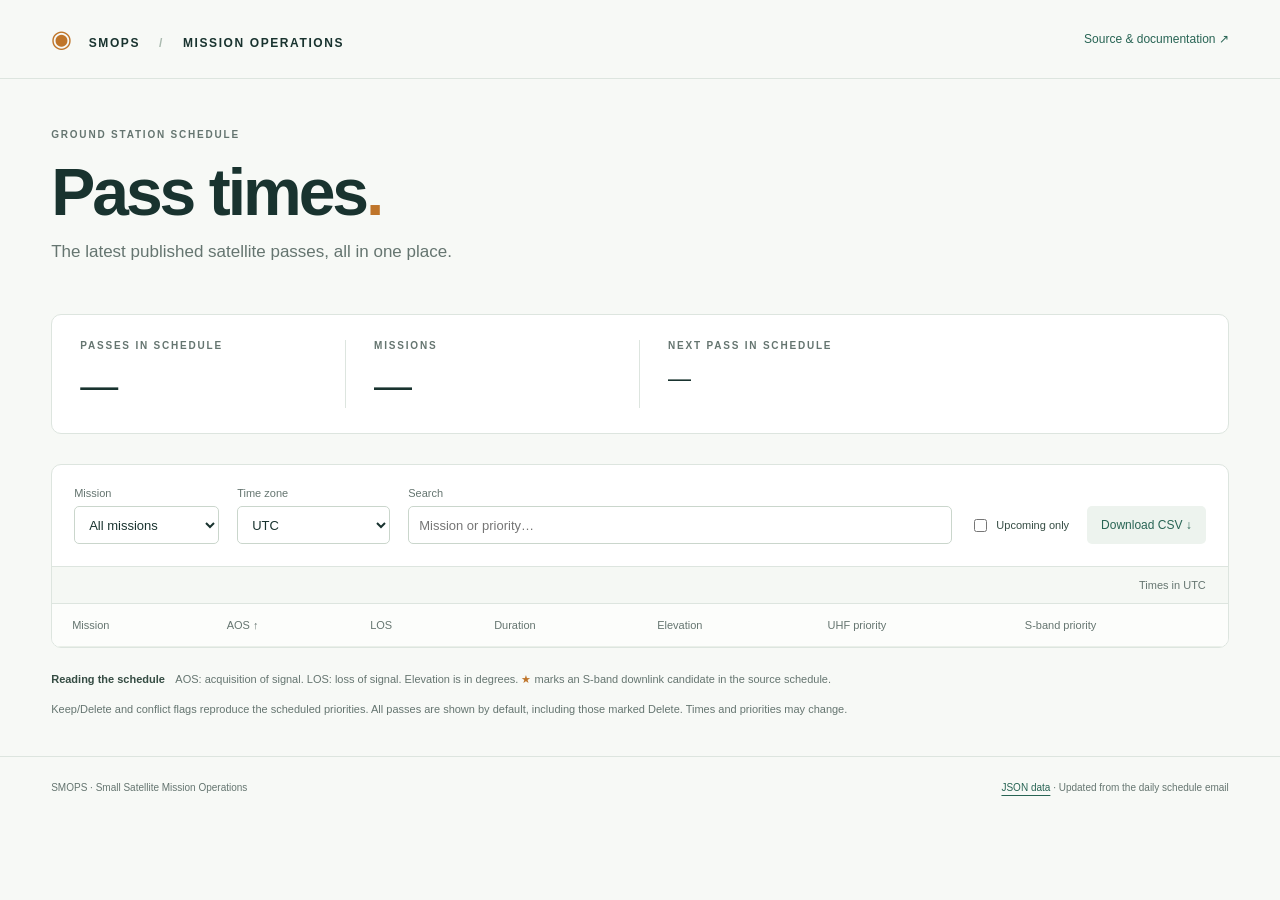
==== web/index.html @ a58de868 "Publish SMOPS pass schedule with local Mail automation" ====
<!doctype html>
<html lang="en">
<head>
<meta charset="utf-8"><meta name="viewport" content="width=device-width, initial-scale=1">
<meta name="description" content="SMOPS ground station pass times for all scheduled missions. UTC and Mountain time, mission filters, and downloadable data.">
<title>SMOPS · Pass times</title><link rel="stylesheet" href="style.css">
<script id="schedule" type="application/json">__SCHEDULE_JSON__</script>
<script src="app.js" defer></script>
</head>
<body>
<header><div class="brand"><span class="orbit" aria-hidden="true">◉</span> SMOPS <span class="divider">/</span> MISSION OPERATIONS</div><a href="https://github.com/suncet/smops_pass_times">Source &amp; documentation ↗</a></header>
<main>
<section class="intro"><p class="eyebrow">GROUND STATION SCHEDULE</p><h1>Pass times<span>.</span></h1><p class="lede">The latest published satellite passes, all in one place.</p>
<div class="metadata"><span id="updated"></span><span id="range"></span></div><p id="stale" role="status" hidden></p></section>
<section class="summary" aria-label="Schedule overview"><div><span class="eyebrow">PASSES IN SCHEDULE</span><strong id="total">—</strong></div><div><span class="eyebrow">MISSIONS</span><strong id="missions">—</strong></div><div class="next"><span class="eyebrow">NEXT PASS IN SCHEDULE</span><strong id="next">—</strong><span id="countdown"></span></div></section>
<section class="schedule-panel" aria-label="Pass schedule">
<div class="controls"><label>Mission<select id="mission"><option value="">All missions</option></select></label><label>Time zone<select id="zone"><option value="UTC">UTC</option><option value="America/Denver">Mountain (Boulder)</option><option value="local">My local time</option></select></label><label class="search">Search<input id="search" type="search" placeholder="Mission or priority…"></label><label class="check"><input id="upcoming" type="checkbox"> Upcoming only</label><a class="download" href="passes.csv" download>Download CSV ↓</a></div>
<div class="table-meta"><span id="shown" aria-live="polite"></span><span id="zone-label">Times in UTC</span></div>
<div class="table-scroll" tabindex="0" role="region" aria-label="Scrollable pass times table"><table><caption class="sr-only">Satellite acquisition and loss of signal times</caption><thead><tr>
<th scope="col"><button data-sort="mission">Mission</button></th><th scope="col" aria-sort="ascending"><button data-sort="aos_utc">AOS <span aria-hidden="true">↑</span></button></th><th scope="col"><button data-sort="los_utc">LOS</button></th><th scope="col"><button data-sort="duration">Duration</button></th><th scope="col"><button data-sort="elevation_deg">Elevation</button></th><th scope="col"><button data-sort="uhf">UHF priority</button></th><th scope="col"><button data-sort="s_band">S-band priority</button></th>
</tr></thead><tbody id="rows"></tbody></table><p id="empty" hidden>No passes match these filters.</p></div>
</section>
<section class="notes"><p><strong>Reading the schedule</strong> AOS: acquisition of signal. LOS: loss of signal. Elevation is in degrees. <span class="star">★</span> marks an S-band downlink candidate in the source schedule.</p><p>Keep/Delete and conflict flags reproduce the scheduled priorities. All passes are shown by default, including those marked Delete. Times and priorities may change.</p><p id="source-time"></p></section>
</main><footer><span>SMOPS · Small Satellite Mission Operations</span><span><a href="schedule.json">JSON data</a> · Updated from the daily schedule email</span></footer>
<noscript><p>Enable JavaScript to browse the table, or <a href="passes.csv">download the schedule as CSV</a>.</p></noscript>
</body></html>
---- web/style.css ----
:root{font-family:-apple-system,BlinkMacSystemFont,"Segoe UI",sans-serif;color:#19332f;background:#f7f9f6;font-synthesis:none;--green:#286454;--muted:#657570;--border:#dde5df;--gold:#bf752a}*{box-sizing:border-box}body{margin:0}a{color:var(--green);text-underline-offset:4px}header,footer{display:flex;align-items:center;justify-content:space-between;gap:20px;padding:25px 4vw;font-size:12px}header{border-bottom:1px solid var(--border)}header a{text-decoration:none}.brand{font-size:12px;letter-spacing:1.6px;font-weight:650}.orbit{font-size:24px;margin-right:10px;color:var(--gold)}.divider{margin:0 14px;color:#a9b9ae}main{max-width:1450px;margin:auto;padding:50px 4vw 25px}.eyebrow{font-size:10px;letter-spacing:1.8px;font-weight:700;color:var(--muted);margin:0 0 14px}h1{font-weight:550;font-size:clamp(44px,6vw,66px);letter-spacing:-3px;margin:0 0 12px}h1 span{color:var(--gold)}.lede{font-size:17px;color:var(--muted);margin:0 0 22px}.metadata{display:flex;gap:25px;flex-wrap:wrap;font-size:12px;color:var(--muted)}.summary{display:grid;grid-template-columns:1fr 1fr 2fr;margin:30px 0;border:1px solid var(--border);background:#fff;border-radius:10px;padding:25px 0}.summary>div{padding:0 28px;border-right:1px solid var(--border)}.summary>div:last-child{border:0}.summary .eyebrow{display:block}.summary strong{font-weight:500;font-size:38px;letter-spacing:-1px}.summary .next strong{font-size:23px;display:block;letter-spacing:-.5px}#countdown{display:block;font-size:12px;color:var(--muted);margin-top:7px}.schedule-panel{border:1px solid var(--border);border-radius:10px;background:white;overflow:hidden}.controls{display:flex;align-items:end;gap:18px;padding:22px;flex-wrap:wrap}label{font-size:11px;color:var(--muted);display:flex;flex-direction:column;gap:7px}select,input[type=search]{background:white;color:#19332f;border:1px solid #cad6cc;border-radius:5px;height:38px;font:inherit;font-size:13px;padding:0 10px}select{min-width:145px}.search{flex:1;min-width:150px}.check{flex-direction:row;align-items:center;height:38px;white-space:nowrap;gap:6px;color:#354c43}.download{white-space:nowrap;display:flex;align-items:center;height:38px;padding:0 14px;background:#edf3ee;border-radius:5px;text-decoration:none;font-size:12px}.table-meta{padding:12px 22px;background:#f5f8f4;border-top:1px solid var(--border);border-bottom:1px solid var(--border);display:flex;justify-content:space-between;font-size:11px;color:var(--muted)}.table-scroll{overflow:auto}table{border-collapse:collapse;width:100%;text-align:left;font-size:12px;white-space:nowrap;font-variant-numeric:tabular-nums}th{background:#fcfdfb;font-weight:500;font-size:11px;color:var(--muted)}th,td{padding:15px 20px;border-bottom:1px solid #eaf0e9}th button{background:none;border:0;padding:0;font:inherit;color:inherit;cursor:pointer}tr:last-child td{border-bottom:0}tbody tr:hover{background:#f6faf5}.mission-name{font-weight:700;letter-spacing:.6px}.time-date{color:var(--muted);margin-right:10px;font-size:11px}.priority{display:inline-block;padding:4px 8px;border-radius:4px;font-size:10px;background:#eef3ef;color:#34644e}.priority.conflict{background:#fff3e3;color:#925a14}.priority.delete{background:#f0f1f1;color:#747d79}.star{color:var(--gold)}.notes{max-width:1000px;font-size:11px;line-height:1.75;color:var(--muted);margin-top:22px}.notes strong{color:#354c43;margin-right:8px}footer{font-size:10px;color:var(--muted);border-top:1px solid var(--border)}#stale{padding:12px 15px;border-left:3px solid #c9913c;background:#fff3df;font-size:13px}#empty{padding:30px;color:var(--muted);text-align:center}.sr-only{position:absolute;width:1px;height:1px;padding:0;margin:-1px;overflow:hidden;clip:rect(0,0,0,0);white-space:nowrap;border:0}button:focus-visible,a:focus-visible,input:focus-visible,select:focus-visible,.table-scroll:focus-visible{outline:3px solid #88b9a1;outline-offset:3px}[hidden]{display:none!important}@media(max-width:700px){header,footer{padding:18px 5vw;align-items:start;flex-direction:column;gap:10px}header a{font-size:11px}main{padding:30px 5vw}.summary{grid-template-columns:1fr 1fr;padding:20px 0}.summary>div{padding:0 20px}.summary>div:nth-child(2){border:0}.summary .next{grid-column:1/-1;border-top:1px solid var(--border);margin-top:18px;padding-top:18px}.summary .next strong{font-size:20px}.controls{padding:15px;gap:12px}label{flex:1}select{width:100%;min-width:125px}.search{flex-basis:100%}.check{flex:1}.metadata{gap:8px;flex-direction:column}th,td{padding:13px 15px}.table-meta{padding:12px 15px}}
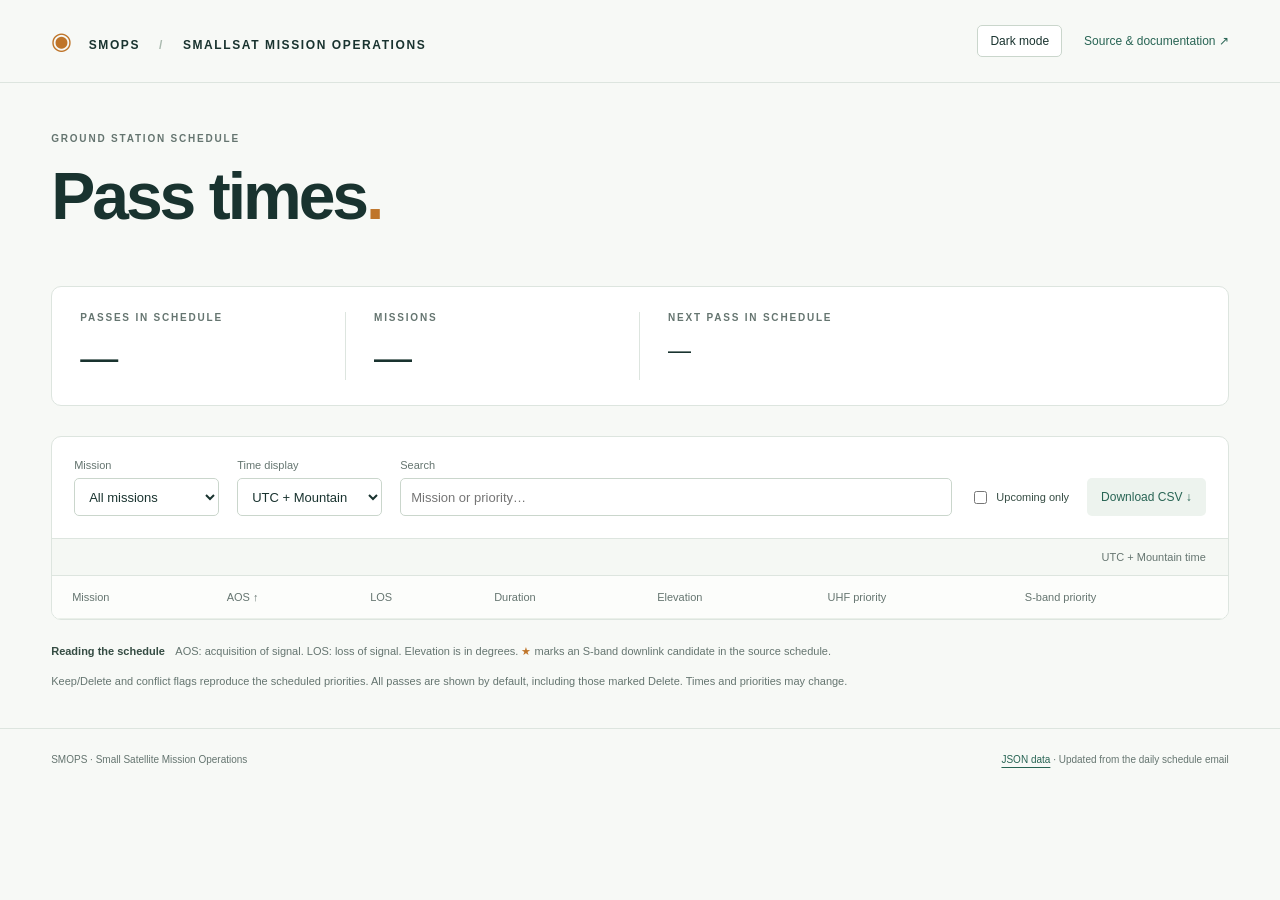
==== commit ccb76c7d: "Show UTC and Mountain times together and add a theme toggle" ====
--- a/web/index.html
+++ b/web/index.html
@@ -3,19 +3,26 @@
 <head>
 <meta charset="utf-8"><meta name="viewport" content="width=device-width, initial-scale=1">
 <meta name="description" content="SMOPS ground station pass times for all scheduled missions. UTC and Mountain time, mission filters, and downloadable data.">
-<title>SMOPS · Pass times</title><link rel="stylesheet" href="style.css">
+<title>SMOPS · Pass times</title>
+<script>
+try {
+  const theme = localStorage.getItem('smops-theme');
+  if (theme === 'light' || theme === 'dark') document.documentElement.dataset.theme = theme;
+} catch (_) { /* System preference works when storage is unavailable. */ }
+</script>
+<link rel="stylesheet" href="style.css">
 <script id="schedule" type="application/json">__SCHEDULE_JSON__</script>
 <script src="app.js" defer></script>
 </head>
 <body>
-<header><div class="brand"><span class="orbit" aria-hidden="true">◉</span> SMOPS <span class="divider">/</span> MISSION OPERATIONS</div><a href="https://github.com/suncet/smops_pass_times">Source &amp; documentation ↗</a></header>
+<header><div class="brand"><span class="orbit" aria-hidden="true">◉</span> SMOPS <span class="divider">/</span> SMALLSAT MISSION OPERATIONS</div><div class="header-actions"><button id="theme-toggle" type="button" aria-label="Dark mode" aria-pressed="false">Dark mode</button><a href="https://github.com/suncet/smops_pass_times">Source &amp; documentation ↗</a></div></header>
 <main>
-<section class="intro"><p class="eyebrow">GROUND STATION SCHEDULE</p><h1>Pass times<span>.</span></h1><p class="lede">The latest published satellite passes, all in one place.</p>
+<section class="intro"><p class="eyebrow">GROUND STATION SCHEDULE</p><h1>Pass times<span>.</span></h1>
 <div class="metadata"><span id="updated"></span><span id="range"></span></div><p id="stale" role="status" hidden></p></section>
 <section class="summary" aria-label="Schedule overview"><div><span class="eyebrow">PASSES IN SCHEDULE</span><strong id="total">—</strong></div><div><span class="eyebrow">MISSIONS</span><strong id="missions">—</strong></div><div class="next"><span class="eyebrow">NEXT PASS IN SCHEDULE</span><strong id="next">—</strong><span id="countdown"></span></div></section>
 <section class="schedule-panel" aria-label="Pass schedule">
-<div class="controls"><label>Mission<select id="mission"><option value="">All missions</option></select></label><label>Time zone<select id="zone"><option value="UTC">UTC</option><option value="America/Denver">Mountain (Boulder)</option><option value="local">My local time</option></select></label><label class="search">Search<input id="search" type="search" placeholder="Mission or priority…"></label><label class="check"><input id="upcoming" type="checkbox"> Upcoming only</label><a class="download" href="passes.csv" download>Download CSV ↓</a></div>
-<div class="table-meta"><span id="shown" aria-live="polite"></span><span id="zone-label">Times in UTC</span></div>
+<div class="controls"><label>Mission<select id="mission"><option value="">All missions</option></select></label><label>Time display<select id="zone"><option value="both">UTC + Mountain</option><option value="UTC">UTC only</option><option value="America/Denver">Mountain only</option><option value="local">My local time</option></select></label><label class="search">Search<input id="search" type="search" placeholder="Mission or priority…"></label><label class="check"><input id="upcoming" type="checkbox"> Upcoming only</label><a class="download" href="passes.csv" download>Download CSV ↓</a></div>
+<div class="table-meta"><span id="shown" aria-live="polite"></span><span id="zone-label">UTC + Mountain time</span></div>
 <div class="table-scroll" tabindex="0" role="region" aria-label="Scrollable pass times table"><table><caption class="sr-only">Satellite acquisition and loss of signal times</caption><thead><tr>
 <th scope="col"><button data-sort="mission">Mission</button></th><th scope="col" aria-sort="ascending"><button data-sort="aos_utc">AOS <span aria-hidden="true">↑</span></button></th><th scope="col"><button data-sort="los_utc">LOS</button></th><th scope="col"><button data-sort="duration">Duration</button></th><th scope="col"><button data-sort="elevation_deg">Elevation</button></th><th scope="col"><button data-sort="uhf">UHF priority</button></th><th scope="col"><button data-sort="s_band">S-band priority</button></th>
 </tr></thead><tbody id="rows"></tbody></table><p id="empty" hidden>No passes match these filters.</p></div>
--- a/web/style.css
+++ b/web/style.css
@@ -1 +1,16 @@
 :root{font-family:-apple-system,BlinkMacSystemFont,"Segoe UI",sans-serif;color:#19332f;background:#f7f9f6;font-synthesis:none;--green:#286454;--muted:#657570;--border:#dde5df;--gold:#bf752a}*{box-sizing:border-box}body{margin:0}a{color:var(--green);text-underline-offset:4px}header,footer{display:flex;align-items:center;justify-content:space-between;gap:20px;padding:25px 4vw;font-size:12px}header{border-bottom:1px solid var(--border)}header a{text-decoration:none}.brand{font-size:12px;letter-spacing:1.6px;font-weight:650}.orbit{font-size:24px;margin-right:10px;color:var(--gold)}.divider{margin:0 14px;color:#a9b9ae}main{max-width:1450px;margin:auto;padding:50px 4vw 25px}.eyebrow{font-size:10px;letter-spacing:1.8px;font-weight:700;color:var(--muted);margin:0 0 14px}h1{font-weight:550;font-size:clamp(44px,6vw,66px);letter-spacing:-3px;margin:0 0 12px}h1 span{color:var(--gold)}.lede{font-size:17px;color:var(--muted);margin:0 0 22px}.metadata{display:flex;gap:25px;flex-wrap:wrap;font-size:12px;color:var(--muted)}.summary{display:grid;grid-template-columns:1fr 1fr 2fr;margin:30px 0;border:1px solid var(--border);background:#fff;border-radius:10px;padding:25px 0}.summary>div{padding:0 28px;border-right:1px solid var(--border)}.summary>div:last-child{border:0}.summary .eyebrow{display:block}.summary strong{font-weight:500;font-size:38px;letter-spacing:-1px}.summary .next strong{font-size:23px;display:block;letter-spacing:-.5px}#countdown{display:block;font-size:12px;color:var(--muted);margin-top:7px}.schedule-panel{border:1px solid var(--border);border-radius:10px;background:white;overflow:hidden}.controls{display:flex;align-items:end;gap:18px;padding:22px;flex-wrap:wrap}label{font-size:11px;color:var(--muted);display:flex;flex-direction:column;gap:7px}select,input[type=search]{background:white;color:#19332f;border:1px solid #cad6cc;border-radius:5px;height:38px;font:inherit;font-size:13px;padding:0 10px}select{min-width:145px}.search{flex:1;min-width:150px}.check{flex-direction:row;align-items:center;height:38px;white-space:nowrap;gap:6px;color:#354c43}.download{white-space:nowrap;display:flex;align-items:center;height:38px;padding:0 14px;background:#edf3ee;border-radius:5px;text-decoration:none;font-size:12px}.table-meta{padding:12px 22px;background:#f5f8f4;border-top:1px solid var(--border);border-bottom:1px solid var(--border);display:flex;justify-content:space-between;font-size:11px;color:var(--muted)}.table-scroll{overflow:auto}table{border-collapse:collapse;width:100%;text-align:left;font-size:12px;white-space:nowrap;font-variant-numeric:tabular-nums}th{background:#fcfdfb;font-weight:500;font-size:11px;color:var(--muted)}th,td{padding:15px 20px;border-bottom:1px solid #eaf0e9}th button{background:none;border:0;padding:0;font:inherit;color:inherit;cursor:pointer}tr:last-child td{border-bottom:0}tbody tr:hover{background:#f6faf5}.mission-name{font-weight:700;letter-spacing:.6px}.time-date{color:var(--muted);margin-right:10px;font-size:11px}.priority{display:inline-block;padding:4px 8px;border-radius:4px;font-size:10px;background:#eef3ef;color:#34644e}.priority.conflict{background:#fff3e3;color:#925a14}.priority.delete{background:#f0f1f1;color:#747d79}.star{color:var(--gold)}.notes{max-width:1000px;font-size:11px;line-height:1.75;color:var(--muted);margin-top:22px}.notes strong{color:#354c43;margin-right:8px}footer{font-size:10px;color:var(--muted);border-top:1px solid var(--border)}#stale{padding:12px 15px;border-left:3px solid #c9913c;background:#fff3df;font-size:13px}#empty{padding:30px;color:var(--muted);text-align:center}.sr-only{position:absolute;width:1px;height:1px;padding:0;margin:-1px;overflow:hidden;clip:rect(0,0,0,0);white-space:nowrap;border:0}button:focus-visible,a:focus-visible,input:focus-visible,select:focus-visible,.table-scroll:focus-visible{outline:3px solid #88b9a1;outline-offset:3px}[hidden]{display:none!important}@media(max-width:700px){header,footer{padding:18px 5vw;align-items:start;flex-direction:column;gap:10px}header a{font-size:11px}main{padding:30px 5vw}.summary{grid-template-columns:1fr 1fr;padding:20px 0}.summary>div{padding:0 20px}.summary>div:nth-child(2){border:0}.summary .next{grid-column:1/-1;border-top:1px solid var(--border);margin-top:18px;padding-top:18px}.summary .next strong{font-size:20px}.controls{padding:15px;gap:12px}label{flex:1}select{width:100%;min-width:125px}.search{flex-basis:100%}.check{flex:1}.metadata{gap:8px;flex-direction:column}th,td{padding:13px 15px}.table-meta{padding:12px 15px}}
+
+.time-line{display:flex;align-items:baseline;gap:5px}.time-line .time-date{margin-right:3px}.time-zone{font-size:9px;font-weight:650;letter-spacing:.5px;color:var(--muted)}.time-secondary{margin-top:7px;color:var(--green)}.time-secondary .time-date,.time-secondary .time-zone{color:var(--green)}.intro h1{margin-bottom:22px}
+
+:root{color-scheme:light;--background:#f7f9f6;--surface:#fff;--soft:#f5f8f4;--heading:#fcfdfb;--hover:#f6faf5;--text:#19332f;--line:#eaf0e9;--input-border:#cad6cc;--link-bg:#edf3ee;--keep-bg:#eef3ef;--keep-text:#34644e;--conflict-bg:#fff3e3;--conflict-text:#925a14;--delete-bg:#f0f1f1;--delete-text:#747d79;--warning-bg:#fff3df;--secondary:#354c43}
+:root[data-theme="dark"]{color-scheme:dark;--background:#101a18;--surface:#192521;--soft:#202e28;--heading:#1c2a24;--hover:#25362d;--text:#e2ece5;--muted:#a0b7aa;--border:#374b40;--line:#304337;--input-border:#506959;--green:#9bd1ae;--gold:#e9b465;--link-bg:#2b4434;--keep-bg:#2b4434;--keep-text:#b5e3c2;--conflict-bg:#493a21;--conflict-text:#f4ce89;--delete-bg:#2f3935;--delete-text:#bcc9c1;--warning-bg:#3c321f;--secondary:#cfddd2}
+@media(prefers-color-scheme:dark){:root:not([data-theme="light"]){color-scheme:dark;--background:#101a18;--surface:#192521;--soft:#202e28;--heading:#1c2a24;--hover:#25362d;--text:#e2ece5;--muted:#a0b7aa;--border:#374b40;--line:#304337;--input-border:#506959;--green:#9bd1ae;--gold:#e9b465;--link-bg:#2b4434;--keep-bg:#2b4434;--keep-text:#b5e3c2;--conflict-bg:#493a21;--conflict-text:#f4ce89;--delete-bg:#2f3935;--delete-text:#bcc9c1;--warning-bg:#3c321f;--secondary:#cfddd2}}
+
+:root{color:var(--text);background:var(--background)}
+.summary,.schedule-panel,select,input[type=search]{background:var(--surface);color:var(--text)}
+select,input[type=search]{border-color:var(--input-border)}
+.table-meta{background:var(--soft)}th{background:var(--heading)}th,td{border-bottom-color:var(--line)}
+tbody tr:hover{background:var(--hover)}.download{background:var(--link-bg)}
+.priority{background:var(--keep-bg);color:var(--keep-text)}.priority.conflict{background:var(--conflict-bg);color:var(--conflict-text)}.priority.delete{background:var(--delete-bg);color:var(--delete-text)}
+#stale{background:var(--warning-bg)}.check,.notes strong{color:var(--secondary)}
+.header-actions{display:flex;align-items:center;gap:22px;flex-wrap:wrap}#theme-toggle{font:inherit;font-size:12px;border:1px solid var(--input-border);border-radius:5px;background:var(--surface);color:var(--text);padding:8px 12px;cursor:pointer;white-space:nowrap}input{accent-color:var(--green)}
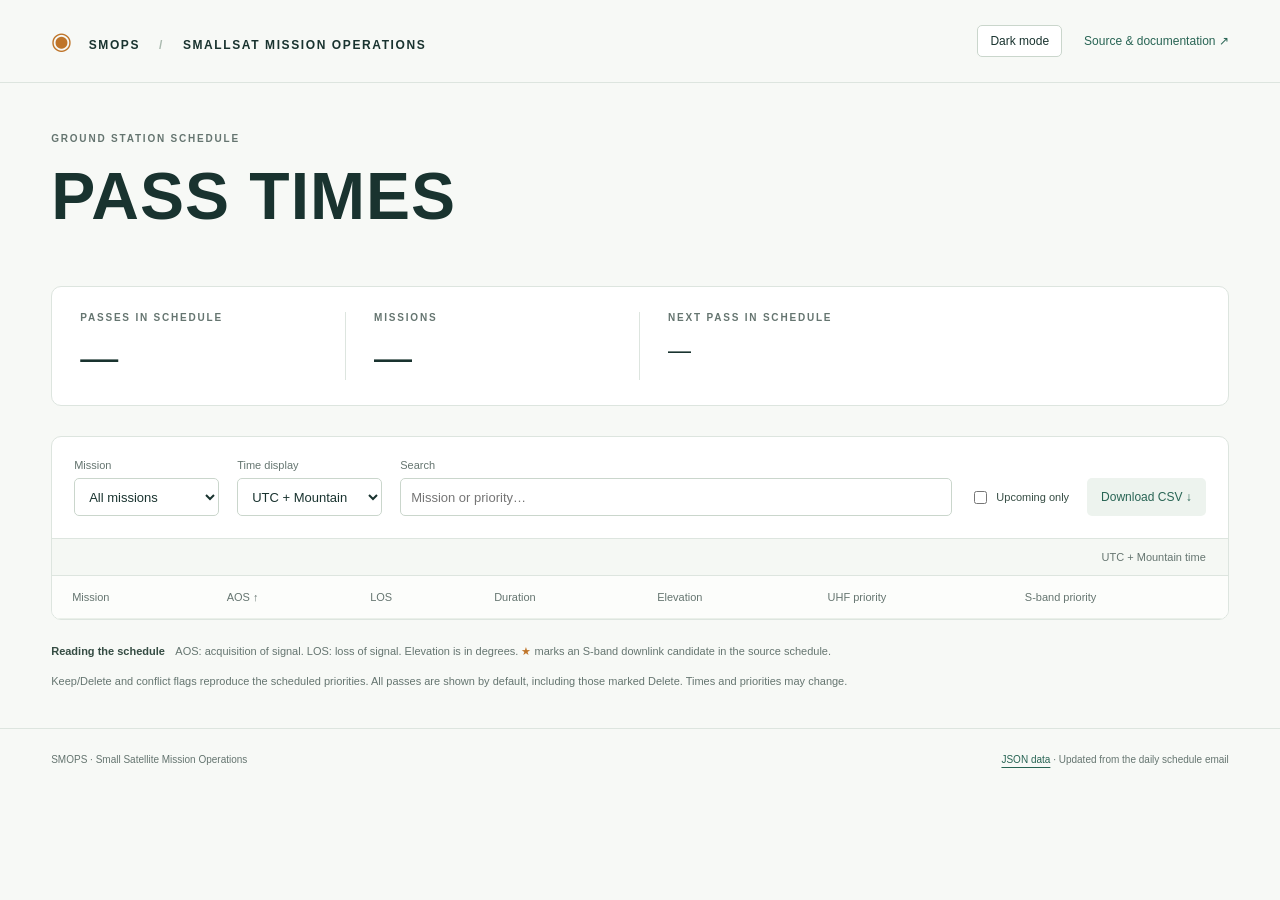
==== commit ff7789f1: "Use an uppercase pass times heading without punctuation" ====
--- a/web/index.html
+++ b/web/index.html
@@ -17,7 +17,7 @@
 <body>
 <header><div class="brand"><span class="orbit" aria-hidden="true">◉</span> SMOPS <span class="divider">/</span> SMALLSAT MISSION OPERATIONS</div><div class="header-actions"><button id="theme-toggle" type="button" aria-label="Dark mode" aria-pressed="false">Dark mode</button><a href="https://github.com/suncet/smops_pass_times">Source &amp; documentation ↗</a></div></header>
 <main>
-<section class="intro"><p class="eyebrow">GROUND STATION SCHEDULE</p><h1>Pass times<span>.</span></h1>
+<section class="intro"><p class="eyebrow">GROUND STATION SCHEDULE</p><h1>PASS TIMES</h1>
 <div class="metadata"><span id="updated"></span><span id="range"></span></div><p id="stale" role="status" hidden></p></section>
 <section class="summary" aria-label="Schedule overview"><div><span class="eyebrow">PASSES IN SCHEDULE</span><strong id="total">—</strong></div><div><span class="eyebrow">MISSIONS</span><strong id="missions">—</strong></div><div class="next"><span class="eyebrow">NEXT PASS IN SCHEDULE</span><strong id="next">—</strong><span id="countdown"></span></div></section>
 <section class="schedule-panel" aria-label="Pass schedule">
--- a/web/style.css
+++ b/web/style.css
@@ -1,10 +1,10 @@
-:root{font-family:-apple-system,BlinkMacSystemFont,"Segoe UI",sans-serif;color:#19332f;background:#f7f9f6;font-synthesis:none;--green:#286454;--muted:#657570;--border:#dde5df;--gold:#bf752a}*{box-sizing:border-box}body{margin:0}a{color:var(--green);text-underline-offset:4px}header,footer{display:flex;align-items:center;justify-content:space-between;gap:20px;padding:25px 4vw;font-size:12px}header{border-bottom:1px solid var(--border)}header a{text-decoration:none}.brand{font-size:12px;letter-spacing:1.6px;font-weight:650}.orbit{font-size:24px;margin-right:10px;color:var(--gold)}.divider{margin:0 14px;color:#a9b9ae}main{max-width:1450px;margin:auto;padding:50px 4vw 25px}.eyebrow{font-size:10px;letter-spacing:1.8px;font-weight:700;color:var(--muted);margin:0 0 14px}h1{font-weight:550;font-size:clamp(44px,6vw,66px);letter-spacing:-3px;margin:0 0 12px}h1 span{color:var(--gold)}.lede{font-size:17px;color:var(--muted);margin:0 0 22px}.metadata{display:flex;gap:25px;flex-wrap:wrap;font-size:12px;color:var(--muted)}.summary{display:grid;grid-template-columns:1fr 1fr 2fr;margin:30px 0;border:1px solid var(--border);background:#fff;border-radius:10px;padding:25px 0}.summary>div{padding:0 28px;border-right:1px solid var(--border)}.summary>div:last-child{border:0}.summary .eyebrow{display:block}.summary strong{font-weight:500;font-size:38px;letter-spacing:-1px}.summary .next strong{font-size:23px;display:block;letter-spacing:-.5px}#countdown{display:block;font-size:12px;color:var(--muted);margin-top:7px}.schedule-panel{border:1px solid var(--border);border-radius:10px;background:white;overflow:hidden}.controls{display:flex;align-items:end;gap:18px;padding:22px;flex-wrap:wrap}label{font-size:11px;color:var(--muted);display:flex;flex-direction:column;gap:7px}select,input[type=search]{background:white;color:#19332f;border:1px solid #cad6cc;border-radius:5px;height:38px;font:inherit;font-size:13px;padding:0 10px}select{min-width:145px}.search{flex:1;min-width:150px}.check{flex-direction:row;align-items:center;height:38px;white-space:nowrap;gap:6px;color:#354c43}.download{white-space:nowrap;display:flex;align-items:center;height:38px;padding:0 14px;background:#edf3ee;border-radius:5px;text-decoration:none;font-size:12px}.table-meta{padding:12px 22px;background:#f5f8f4;border-top:1px solid var(--border);border-bottom:1px solid var(--border);display:flex;justify-content:space-between;font-size:11px;color:var(--muted)}.table-scroll{overflow:auto}table{border-collapse:collapse;width:100%;text-align:left;font-size:12px;white-space:nowrap;font-variant-numeric:tabular-nums}th{background:#fcfdfb;font-weight:500;font-size:11px;color:var(--muted)}th,td{padding:15px 20px;border-bottom:1px solid #eaf0e9}th button{background:none;border:0;padding:0;font:inherit;color:inherit;cursor:pointer}tr:last-child td{border-bottom:0}tbody tr:hover{background:#f6faf5}.mission-name{font-weight:700;letter-spacing:.6px}.time-date{color:var(--muted);margin-right:10px;font-size:11px}.priority{display:inline-block;padding:4px 8px;border-radius:4px;font-size:10px;background:#eef3ef;color:#34644e}.priority.conflict{background:#fff3e3;color:#925a14}.priority.delete{background:#f0f1f1;color:#747d79}.star{color:var(--gold)}.notes{max-width:1000px;font-size:11px;line-height:1.75;color:var(--muted);margin-top:22px}.notes strong{color:#354c43;margin-right:8px}footer{font-size:10px;color:var(--muted);border-top:1px solid var(--border)}#stale{padding:12px 15px;border-left:3px solid #c9913c;background:#fff3df;font-size:13px}#empty{padding:30px;color:var(--muted);text-align:center}.sr-only{position:absolute;width:1px;height:1px;padding:0;margin:-1px;overflow:hidden;clip:rect(0,0,0,0);white-space:nowrap;border:0}button:focus-visible,a:focus-visible,input:focus-visible,select:focus-visible,.table-scroll:focus-visible{outline:3px solid #88b9a1;outline-offset:3px}[hidden]{display:none!important}@media(max-width:700px){header,footer{padding:18px 5vw;align-items:start;flex-direction:column;gap:10px}header a{font-size:11px}main{padding:30px 5vw}.summary{grid-template-columns:1fr 1fr;padding:20px 0}.summary>div{padding:0 20px}.summary>div:nth-child(2){border:0}.summary .next{grid-column:1/-1;border-top:1px solid var(--border);margin-top:18px;padding-top:18px}.summary .next strong{font-size:20px}.controls{padding:15px;gap:12px}label{flex:1}select{width:100%;min-width:125px}.search{flex-basis:100%}.check{flex:1}.metadata{gap:8px;flex-direction:column}th,td{padding:13px 15px}.table-meta{padding:12px 15px}}
+:root{font-family:-apple-system,BlinkMacSystemFont,"Segoe UI",sans-serif;color:#19332f;background:#f7f9f6;font-synthesis:none;--green:#286454;--muted:#657570;--border:#dde5df;--gold:#bf752a}*{box-sizing:border-box}body{margin:0}a{color:var(--green);text-underline-offset:4px}header,footer{display:flex;align-items:center;justify-content:space-between;gap:20px;padding:25px 4vw;font-size:12px}header{border-bottom:1px solid var(--border)}header a{text-decoration:none}.brand{font-size:12px;letter-spacing:1.6px;font-weight:650}.orbit{font-size:24px;margin-right:10px;color:var(--gold)}.divider{margin:0 14px;color:var(--divider,#a9b9ae)}main{max-width:1450px;margin:auto;padding:50px 4vw 25px}.eyebrow{font-size:10px;letter-spacing:1.8px;font-weight:700;color:var(--muted);margin:0 0 14px}h1{font-weight:550;font-size:clamp(44px,6vw,66px);letter-spacing:1px;margin:0 0 12px}h1 span{color:var(--gold)}.lede{font-size:17px;color:var(--muted);margin:0 0 22px}.metadata{display:flex;gap:25px;flex-wrap:wrap;font-size:12px;color:var(--muted)}.summary{display:grid;grid-template-columns:1fr 1fr 2fr;margin:30px 0;border:1px solid var(--border);background:#fff;border-radius:10px;padding:25px 0}.summary>div{padding:0 28px;border-right:1px solid var(--border)}.summary>div:last-child{border:0}.summary .eyebrow{display:block}.summary strong{font-weight:500;font-size:38px;letter-spacing:-1px}.summary .next strong{font-size:23px;display:block;letter-spacing:-.5px}#countdown{display:block;font-size:12px;color:var(--muted);margin-top:7px}.schedule-panel{border:1px solid var(--border);border-radius:10px;background:white;overflow:hidden}.controls{display:flex;align-items:end;gap:18px;padding:22px;flex-wrap:wrap}label{font-size:11px;color:var(--muted);display:flex;flex-direction:column;gap:7px}select,input[type=search]{background:white;color:#19332f;border:1px solid #cad6cc;border-radius:5px;height:38px;font:inherit;font-size:13px;padding:0 10px}select{min-width:145px}.search{flex:1;min-width:150px}.check{flex-direction:row;align-items:center;height:38px;white-space:nowrap;gap:6px;color:#354c43}.download{white-space:nowrap;display:flex;align-items:center;height:38px;padding:0 14px;background:#edf3ee;border-radius:5px;text-decoration:none;font-size:12px}.table-meta{padding:12px 22px;background:#f5f8f4;border-top:1px solid var(--border);border-bottom:1px solid var(--border);display:flex;justify-content:space-between;font-size:11px;color:var(--muted)}.table-scroll{overflow:auto}table{border-collapse:collapse;width:100%;text-align:left;font-size:12px;white-space:nowrap;font-variant-numeric:tabular-nums}th{background:#fcfdfb;font-weight:500;font-size:11px;color:var(--muted)}th,td{padding:15px 20px;border-bottom:1px solid #eaf0e9}th button{background:none;border:0;padding:0;font:inherit;color:inherit;cursor:pointer}tr:last-child td{border-bottom:0}tbody tr:hover{background:#f6faf5}.mission-name{font-weight:700;letter-spacing:.6px}.time-date{color:var(--muted);margin-right:10px;font-size:11px}.priority{display:inline-block;padding:4px 8px;border-radius:4px;font-size:10px;background:#eef3ef;color:#34644e}.priority.conflict{background:#fff3e3;color:#925a14}.priority.delete{background:#f0f1f1;color:#747d79}.star{color:var(--gold)}.notes{max-width:1000px;font-size:11px;line-height:1.75;color:var(--muted);margin-top:22px}.notes strong{color:#354c43;margin-right:8px}footer{font-size:10px;color:var(--muted);border-top:1px solid var(--border)}#stale{padding:12px 15px;border-left:3px solid #c9913c;background:#fff3df;font-size:13px}#empty{padding:30px;color:var(--muted);text-align:center}.sr-only{position:absolute;width:1px;height:1px;padding:0;margin:-1px;overflow:hidden;clip:rect(0,0,0,0);white-space:nowrap;border:0}button:focus-visible,a:focus-visible,input:focus-visible,select:focus-visible,.table-scroll:focus-visible{outline:3px solid var(--focus,#88b9a1);outline-offset:3px}[hidden]{display:none!important}@media(max-width:700px){header,footer{padding:18px 5vw;align-items:start;flex-direction:column;gap:10px}header a{font-size:11px}main{padding:30px 5vw}.summary{grid-template-columns:1fr 1fr;padding:20px 0}.summary>div{padding:0 20px}.summary>div:nth-child(2){border:0}.summary .next{grid-column:1/-1;border-top:1px solid var(--border);margin-top:18px;padding-top:18px}.summary .next strong{font-size:20px}.controls{padding:15px;gap:12px}label{flex:1}select{width:100%;min-width:125px}.search{flex-basis:100%}.check{flex:1}.metadata{gap:8px;flex-direction:column}th,td{padding:13px 15px}.table-meta{padding:12px 15px}}
 
 .time-line{display:flex;align-items:baseline;gap:5px}.time-line .time-date{margin-right:3px}.time-zone{font-size:9px;font-weight:650;letter-spacing:.5px;color:var(--muted)}.time-secondary{margin-top:7px;color:var(--green)}.time-secondary .time-date,.time-secondary .time-zone{color:var(--green)}.intro h1{margin-bottom:22px}
 
 :root{color-scheme:light;--background:#f7f9f6;--surface:#fff;--soft:#f5f8f4;--heading:#fcfdfb;--hover:#f6faf5;--text:#19332f;--line:#eaf0e9;--input-border:#cad6cc;--link-bg:#edf3ee;--keep-bg:#eef3ef;--keep-text:#34644e;--conflict-bg:#fff3e3;--conflict-text:#925a14;--delete-bg:#f0f1f1;--delete-text:#747d79;--warning-bg:#fff3df;--secondary:#354c43}
-:root[data-theme="dark"]{color-scheme:dark;--background:#101a18;--surface:#192521;--soft:#202e28;--heading:#1c2a24;--hover:#25362d;--text:#e2ece5;--muted:#a0b7aa;--border:#374b40;--line:#304337;--input-border:#506959;--green:#9bd1ae;--gold:#e9b465;--link-bg:#2b4434;--keep-bg:#2b4434;--keep-text:#b5e3c2;--conflict-bg:#493a21;--conflict-text:#f4ce89;--delete-bg:#2f3935;--delete-text:#bcc9c1;--warning-bg:#3c321f;--secondary:#cfddd2}
-@media(prefers-color-scheme:dark){:root:not([data-theme="light"]){color-scheme:dark;--background:#101a18;--surface:#192521;--soft:#202e28;--heading:#1c2a24;--hover:#25362d;--text:#e2ece5;--muted:#a0b7aa;--border:#374b40;--line:#304337;--input-border:#506959;--green:#9bd1ae;--gold:#e9b465;--link-bg:#2b4434;--keep-bg:#2b4434;--keep-text:#b5e3c2;--conflict-bg:#493a21;--conflict-text:#f4ce89;--delete-bg:#2f3935;--delete-text:#bcc9c1;--warning-bg:#3c321f;--secondary:#cfddd2}}
+:root[data-theme="dark"]{color-scheme:dark;--focus:#b8b8b8;--divider:#aaaaaa;--background:#141414;--surface:#1e1e1e;--soft:#262626;--heading:#222222;--hover:#2c2c2c;--text:#eeeeee;--muted:#aaaaaa;--border:#3b3b3b;--line:#333333;--input-border:#555555;--green:#d2d2d2;--gold:#e9b465;--link-bg:#303030;--keep-bg:#303030;--keep-text:#dedede;--conflict-bg:#493a21;--conflict-text:#f4ce89;--delete-bg:#303030;--delete-text:#bfbfbf;--warning-bg:#3c321f;--secondary:#d5d5d5}
+@media(prefers-color-scheme:dark){:root:not([data-theme="light"]){color-scheme:dark;--focus:#b8b8b8;--divider:#aaaaaa;--background:#141414;--surface:#1e1e1e;--soft:#262626;--heading:#222222;--hover:#2c2c2c;--text:#eeeeee;--muted:#aaaaaa;--border:#3b3b3b;--line:#333333;--input-border:#555555;--green:#d2d2d2;--gold:#e9b465;--link-bg:#303030;--keep-bg:#303030;--keep-text:#dedede;--conflict-bg:#493a21;--conflict-text:#f4ce89;--delete-bg:#303030;--delete-text:#bfbfbf;--warning-bg:#3c321f;--secondary:#d5d5d5}}
 
 :root{color:var(--text);background:var(--background)}
 .summary,.schedule-panel,select,input[type=search]{background:var(--surface);color:var(--text)}
